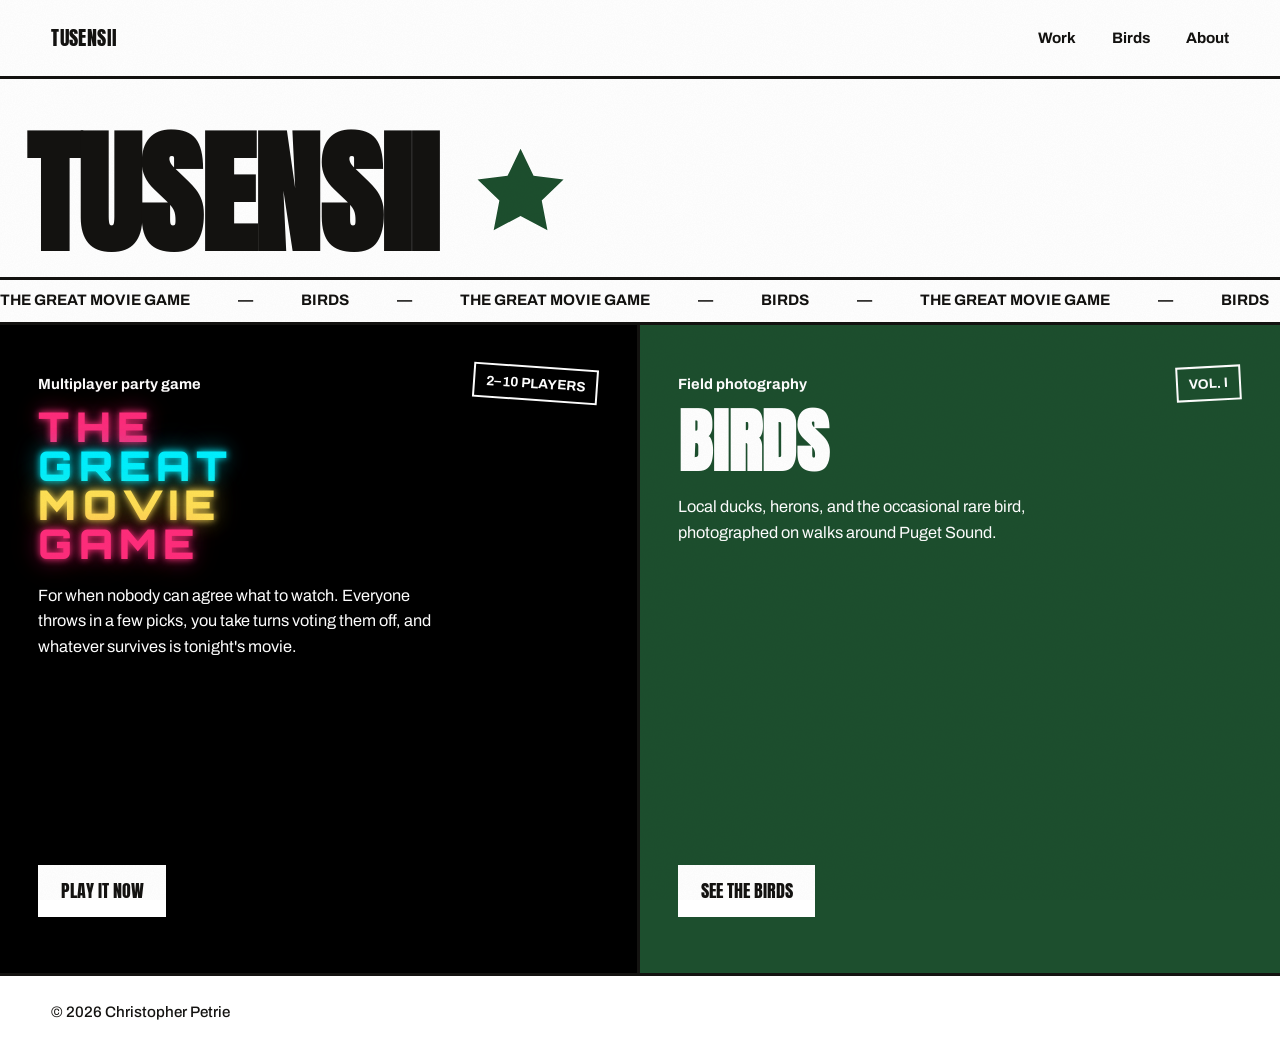
==== index.html @ 83629a3f "fix: set TGMG title in Orbitron 900 per-word stack — the game's real title treatment" ====
<!DOCTYPE html>
<html lang="en">
<head>
<meta charset="UTF-8">
<meta name="viewport" content="width=device-width, initial-scale=1.0">
<title>TUSENSII</title>
<meta name="description" content="Projects from Christopher — games, birds, and tools.">
<meta property="og:type" content="website">
<meta property="og:title" content="TUSENSII">
<meta property="og:description" content="Projects from Christopher — games, birds, and tools.">
<meta property="og:image" content="https://tusensii.com/images/og-default.png">
<meta property="og:image:width" content="1200">
<meta property="og:image:height" content="630">
<meta property="og:url" content="https://tusensii.com/">
<meta property="og:site_name" content="TUSENSII">
<meta name="twitter:card" content="summary_large_image">
<meta name="color-scheme" content="light">
<link rel="icon" href="/favicon.svg" type="image/svg+xml">
<link rel="apple-touch-icon" href="/apple-touch-icon.png">
<meta name="theme-color" content="#141311">
<link rel="preconnect" href="https://fonts.googleapis.com">
<link rel="preconnect" href="https://fonts.gstatic.com" crossorigin>
<link href="https://fonts.googleapis.com/css2?family=Anton&family=Archivo:ital,wght@0,400;0,500;0,700;1,400&family=Orbitron:wght@900&display=swap" rel="stylesheet">
<link rel="stylesheet" href="/css/site.css?v=afe9981d2e">
</head>
<body>
  <header>
    <a class="mark" href="/">TUSENSII</a>
    <nav>
      <a href="#work">Work</a>
      <a href="/birds/">Birds</a>
      <a href="/about/">About</a>
    </nav>
  </header>

  <section class="hero" aria-label="Tusensii — maker of games, tools, and photographs">
    <h1>TUSENSII<svg class="star" viewBox="0 0 64 64" aria-hidden="true"><path d="M32 10l5.9 12.3 13.6 1.7-9.9 9.5 2.6 13.5L32 40.5 19.8 47l2.6-13.5-9.9-9.5 13.6-1.7z"/></svg></h1>
    <div class="hero-strip" aria-hidden="true">
      <div class="track">
        <span>THE GREAT MOVIE GAME</span><span>—</span><span>BIRDS</span><span>—</span><span>THE GREAT MOVIE GAME</span><span>—</span><span>BIRDS</span><span>—</span><span>THE GREAT MOVIE GAME</span><span>—</span><span>BIRDS</span><span>—</span><span>THE GREAT MOVIE GAME</span><span>—</span><span>BIRDS</span><span>—</span><span>THE GREAT MOVIE GAME</span><span>—</span><span>BIRDS</span><span>—</span><span>THE GREAT MOVIE GAME</span><span>—</span><span>BIRDS</span><span>—</span><span>THE GREAT MOVIE GAME</span><span>—</span><span>BIRDS</span><span>—</span><span>THE GREAT MOVIE GAME</span><span>—</span><span>BIRDS</span><span>—</span>
        <span>THE GREAT MOVIE GAME</span><span>—</span><span>BIRDS</span><span>—</span><span>THE GREAT MOVIE GAME</span><span>—</span><span>BIRDS</span><span>—</span><span>THE GREAT MOVIE GAME</span><span>—</span><span>BIRDS</span><span>—</span><span>THE GREAT MOVIE GAME</span><span>—</span><span>BIRDS</span><span>—</span><span>THE GREAT MOVIE GAME</span><span>—</span><span>BIRDS</span><span>—</span><span>THE GREAT MOVIE GAME</span><span>—</span><span>BIRDS</span><span>—</span><span>THE GREAT MOVIE GAME</span><span>—</span><span>BIRDS</span><span>—</span><span>THE GREAT MOVIE GAME</span><span>—</span><span>BIRDS</span><span>—</span>
      </div>
    </div>
  </section>

  <section class="board" id="work">
    <article class="panel tgmg">
      <div>
        <div class="tag">Multiplayer party game</div>
        <h2 class="tgmg-title"><span class="pink flicker">The</span><br><span class="cyan">Great</span><br><span class="yellow">Movie</span><br><span class="pink">Game</span></h2>
        <p>For when nobody can agree what to watch. Everyone throws in a few picks, you take turns voting them off, and whatever survives is tonight's movie.</p>
      </div>
      <a class="cta" href="https://thegreatmoviegame.biz">Play it now</a>
      <div class="stamp">2–10 PLAYERS</div>
    </article>

    <article class="panel birds">
      <div>
        <div class="tag">Field photography</div>
        <h2>Birds</h2>
        <p>Local ducks, herons, and the occasional rare bird, photographed on walks around Puget Sound.</p>
      </div>
      <a class="cta" href="/birds/">See the birds</a>
      <div class="stamp">VOL. I</div>
    </article>
  </section>

  <footer>
    <span>© 2026 Christopher Petrie</span>
  </footer>
</body>
</html>
---- css/site.css ----
/* ===== tokens, reset, shared chrome (header/footer, film grain) ===== */
:root{
  --paper:#FFFFFF;
  --ink:#141311;
  --field:#1D4F2E; /* spruce green — the woods, not a startup accent */
  --rule:#141311;
}
*{margin:0;padding:0;box-sizing:border-box}
body{
  background:var(--paper);color:var(--ink);
  font-family:'Archivo',sans-serif;font-size:17px;line-height:1.55;
  -webkit-font-smoothing:antialiased;
  position:relative;
}
/* film grain — the human-texture layer */
body::after{
  content:"";position:fixed;inset:0;pointer-events:none;z-index:50;opacity:.5;
  background-image:url("data:image/svg+xml,%3Csvg xmlns='http://www.w3.org/2000/svg' width='140' height='140'%3E%3Cfilter id='n'%3E%3CfeTurbulence type='fractalNoise' baseFrequency='0.9' numOctaves='2'/%3E%3CfeColorMatrix values='0 0 0 0 0  0 0 0 0 0  0 0 0 0 0  0 0 0 .05 0'/%3E%3C/filter%3E%3Crect width='140' height='140' filter='url(%23n)'/%3E%3C/svg%3E");
}
a{color:inherit;text-decoration:none}
a:focus-visible{outline:3px solid var(--field);outline-offset:2px}
::selection{background:var(--field);color:var(--paper)}

header{
  display:flex;justify-content:space-between;align-items:center;
  padding:1.4rem 4vw;border-bottom:3px solid var(--rule);
}
.mark{font-family:'Anton',sans-serif;font-size:1.25rem;letter-spacing:.02em}
nav a{font-weight:700;margin-left:2rem;font-size:.95rem}
nav a:hover,nav .here{color:var(--field)}

footer{
  border-top:3px solid var(--rule);
  padding:1.6rem 4vw;display:flex;justify-content:space-between;flex-wrap:wrap;gap:1rem;
  font-weight:500;font-size:.95rem;
}
footer a:hover{color:var(--field)}

@media (prefers-reduced-motion:reduce){
  *{transition:none!important}
}

/* ===== homepage only: hero, marquee strip, project board/panels ===== */
.hero{border-bottom:3px solid var(--rule);overflow:hidden}
.hero h1{
  font-family:'Anton',sans-serif;
  font-size:clamp(2.75rem,10.5vw,8.5rem);line-height:1;letter-spacing:-.01em;
  padding:5vh 2vw 1.4vh;
  text-transform:uppercase;
  display:flex;align-items:center;gap:.1em;
  white-space:nowrap;
}
.hero h1 .star{width:1.05em;height:1.05em;flex-shrink:0;fill:var(--field);transform:translateY(.02em)}
.hero-strip{
  border-top:3px solid var(--rule);
  display:flex;gap:3rem;white-space:nowrap;overflow:hidden;
  padding:.55rem 0;font-weight:700;font-size:.95rem;
}
.hero-strip .track{display:flex;gap:3rem;animation:scroll 22s linear infinite}
@keyframes scroll{to{transform:translateX(-50%)}}

.board{display:grid;grid-template-columns:1fr 1fr;min-height:72vh}
.panel{
  border-right:3px solid var(--rule);
  padding:3rem 3vw 3.5rem;
  display:flex;flex-direction:column;justify-content:space-between;gap:3rem;
  position:relative;transition:background .25s;
}
.panel:last-child{border-right:none}
.panel:hover{
  background-color:#F3F3F3;
  background-image:url("data:image/svg+xml,%3Csvg xmlns='http://www.w3.org/2000/svg' width='6' height='6'%3E%3Cpath d='M0 6L6 0' stroke='%23141311' stroke-width='.6' opacity='.06'/%3E%3C/svg%3E");
}
.panel .tag{font-weight:700;font-size:.92rem}
.panel h2{
  font-family:'Anton',sans-serif;text-transform:uppercase;
  font-size:clamp(2.6rem,5.5vw,4.8rem);line-height:.95;margin:.8rem 0 1.2rem;
}
/* one-off panel borrowing The Great Movie Game's own neon-on-void title styling */
.panel.tgmg{background:#000;color:var(--paper)}
.panel.tgmg:hover{
  background-color:#161616;
  background-image:url("data:image/svg+xml,%3Csvg xmlns='http://www.w3.org/2000/svg' width='6' height='6'%3E%3Cpath d='M0 6L6 0' stroke='%23FFFFFF' stroke-width='.6' opacity='.06'/%3E%3C/svg%3E");
}
.panel.tgmg .cta{background:var(--paper);color:var(--ink)}
.panel.tgmg .cta:hover{background:var(--field);color:var(--paper)}
.panel.tgmg .stamp{border-color:var(--paper);color:var(--paper)}
.panel h2.tgmg-title{
  font-family:'Orbitron',sans-serif;font-weight:900;
  font-size:clamp(1.9rem,3.2vw,3.5rem);line-height:.95;letter-spacing:.15em;
}
.tgmg-title .pink{color:#ff2d7b;text-shadow:0 0 7px #ff2d7b,0 0 20px rgba(255,45,123,.5),0 0 40px rgba(255,45,123,.25)}
.tgmg-title .cyan{color:#00f0ff;text-shadow:0 0 7px #00f0ff,0 0 20px rgba(0,240,255,.5),0 0 40px rgba(0,240,255,.25)}
.tgmg-title .yellow{color:#ffe156;text-shadow:0 0 7px #ffe156,0 0 20px rgba(255,225,86,.5),0 0 40px rgba(255,225,86,.25)}
@keyframes neon-flicker{
  0%,19%,21%,23%,25%,54%,56%,100%{
    text-shadow:0 0 7px #ff2d7b,0 0 20px rgba(255,45,123,.5),0 0 40px rgba(255,45,123,.25);
    opacity:1;
  }
  20%,24%,55%{text-shadow:none;opacity:.7}
}
.tgmg-title .flicker{animation:neon-flicker 4s infinite}
@media (prefers-reduced-motion:reduce){
  .tgmg-title .flicker{animation:none}
}
.panel p{max-width:44ch;font-size:1.02rem}
.panel .cta{
  align-self:flex-start;
  font-family:'Anton',sans-serif;text-transform:uppercase;font-size:1.1rem;
  background:var(--ink);color:var(--paper);
  padding:.75rem 1.4rem;
  transition:background .2s,transform .12s;
}
.panel .cta:hover{background:var(--field);transform:translate(-2px,-2px)}
.panel .cta:focus-visible{outline:3px solid var(--field);outline-offset:3px}
.panel .stamp{
  position:absolute;top:2.6rem;right:3vw;
  font-weight:700;font-size:.85rem;
  border:2px solid var(--ink);padding:.3rem .7rem;
  transform:rotate(4deg);
}
.panel.birds{background:var(--field);color:var(--paper)}
.panel.birds:hover{
  background-color:#163D23;
  background-image:url("data:image/svg+xml,%3Csvg xmlns='http://www.w3.org/2000/svg' width='6' height='6'%3E%3Cpath d='M0 6L6 0' stroke='%23FFFFFF' stroke-width='.6' opacity='.06'/%3E%3C/svg%3E");
}
.panel.birds .cta{background:var(--paper);color:var(--ink)}
.panel.birds .cta:hover{background:var(--ink);color:var(--paper)}
.panel.birds .stamp{border-color:var(--paper);color:var(--paper);transform:rotate(-3deg)}

@media (max-width:760px){
  .board{grid-template-columns:1fr}
  .panel{border-right:none;border-bottom:3px solid var(--rule)}
  .panel:last-child{border-bottom:none}
}
@media (prefers-reduced-motion:reduce){
  .hero-strip .track{animation:none}
}

/* ===== birds page only: masthead, plate rows, band ===== */
.masthead{border-bottom:3px solid var(--rule);overflow:hidden}
.masthead h1{
  font-family:'Anton',sans-serif;text-transform:uppercase;
  font-size:15vw;line-height:.88;letter-spacing:-.005em;
  padding:4vh 2vw 1vh;
}
.masthead h1 span{color:var(--field)}
.masthead .deck{
  display:flex;justify-content:space-between;gap:2rem;flex-wrap:wrap;
  border-top:3px solid var(--rule);
  padding:1rem 4vw;font-weight:700;font-size:.95rem;
}

/* the primitive: a hard-ruled plate row */
.plate{
  display:grid;grid-template-columns:minmax(0,7fr) minmax(0,5fr);
  border-bottom:3px solid var(--rule);
}
.plate:nth-of-type(even){grid-template-columns:minmax(0,5fr) minmax(0,7fr)}
.plate:nth-of-type(even) figure{order:2}

figure{border-right:3px solid var(--rule);position:relative}
.plate:nth-of-type(even) figure{border-right:none;border-left:3px solid var(--rule)}
/* print registration marks — a specimen-plate production detail */
figure::before,figure::after{
  content:"";position:absolute;width:15px;height:15px;pointer-events:none;
  background-image:url("data:image/svg+xml,%3Csvg xmlns='http://www.w3.org/2000/svg' viewBox='0 0 24 24'%3E%3Ccircle cx='12' cy='12' r='7' fill='none' stroke='%23141311' stroke-width='1.4'/%3E%3Cline x1='12' y1='1' x2='12' y2='23' stroke='%23141311' stroke-width='1.4'/%3E%3Cline x1='1' y1='12' x2='23' y2='12' stroke='%23141311' stroke-width='1.4'/%3E%3C/svg%3E");
  opacity:.28;
}
figure::before{top:14px;left:14px}
figure::after{bottom:14px;right:14px}
.photo{
  width:100%;height:100%;min-height:52vh;
  background:#F2F2F2;
  display:grid;place-items:center;
  font-weight:500;font-size:.9rem;color:#6B6B66;
}
.photo em{font-style:normal;border:2px dashed #C9C9C4;padding:.4rem 1rem;background:var(--paper)}
img.photo{object-fit:cover;display:block}

.caption{padding:2.6rem 4vw 3rem;display:flex;flex-direction:column;gap:0}
.plate-no{
  font-family:'Anton',sans-serif;font-size:1.05rem;color:var(--field);
  letter-spacing:.03em;
}
.caption h2{
  font-family:'Anton',sans-serif;text-transform:uppercase;
  font-size:clamp(2.2rem,4.6vw,4rem);line-height:.95;margin:.7rem 0 .3rem;
}
.binomial{font-style:italic;font-size:1.05rem;color:#54524B;margin-bottom:1.6rem}
.specs{border-top:2px solid var(--rule);font-size:.98rem}
.specs div{
  display:grid;grid-template-columns:7.5rem 1fr;gap:1rem;
  padding:.55rem 0;border-bottom:1px solid #D8D8D3;
}
.specs dt{font-weight:700}
.remark{margin-top:1.4rem;max-width:44ch;font-size:1.02rem}
.remark strong{color:var(--field)}

/* interstitial green band */
.band{
  background:var(--field);color:var(--paper);
  border-bottom:3px solid var(--rule);
  padding:1rem 4vw;font-weight:700;font-size:.95rem;
  display:flex;justify-content:space-between;gap:2rem;flex-wrap:wrap;
}

.plate{opacity:0;transform:translateY(20px);transition:opacity .6s,transform .6s cubic-bezier(.2,.7,.2,1)}
.plate.in{opacity:1;transform:none}

@media (max-width:760px){
  .plate,.plate:nth-of-type(even){grid-template-columns:1fr}
  .plate:nth-of-type(even) figure{order:0;border-left:none}
  figure{border-right:none;border-bottom:3px solid var(--rule)}
  .photo{min-height:38vh}
  .masthead h1{font-size:18vw}
}
@media (prefers-reduced-motion:reduce){
  .plate{opacity:1;transform:none;transition:none}
}

/* ===== print — the plates are specimen sheets; let them print like ones ===== */
@media print{
  body::after{display:none}
  .hero-strip,.band,nav,footer,.cta{display:none}
  .plate{opacity:1;transform:none;break-inside:avoid;page-break-inside:avoid}
  figure::before,figure::after{opacity:.6}
}
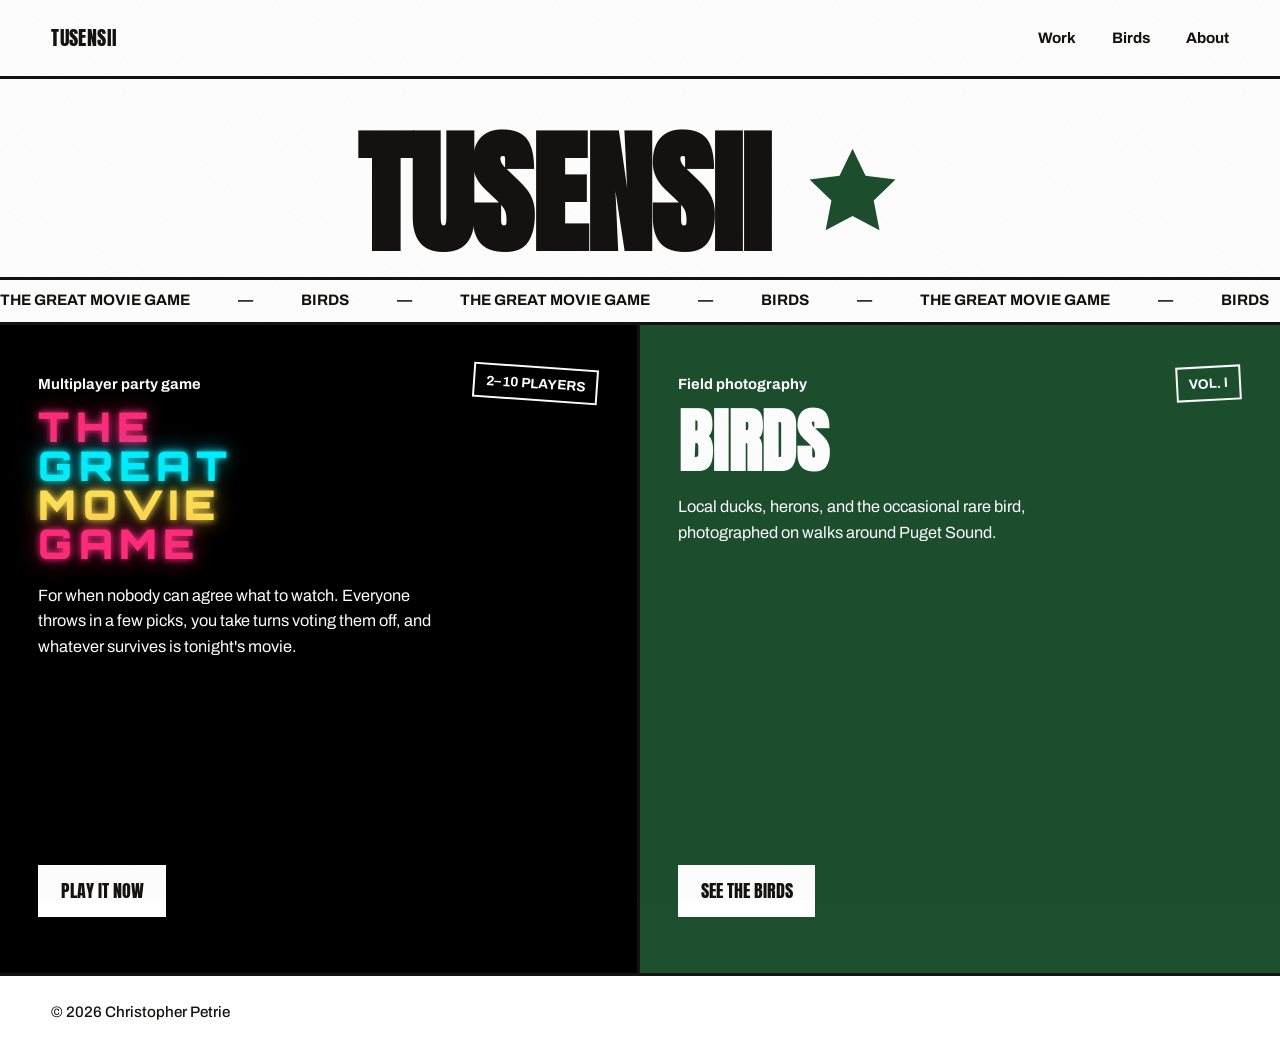
==== commit 36ad8b56: "fix: center hero title and star in the hero div Co-Authored-By: Claude Fable 5 <noreply@anthropic.co" ====
--- a/index.html
+++ b/index.html
@@ -21,7 +21,7 @@
 <link rel="preconnect" href="https://fonts.googleapis.com">
 <link rel="preconnect" href="https://fonts.gstatic.com" crossorigin>
 <link href="https://fonts.googleapis.com/css2?family=Anton&family=Archivo:ital,wght@0,400;0,500;0,700;1,400&family=Orbitron:wght@900&display=swap" rel="stylesheet">
-<link rel="stylesheet" href="/css/site.css?v=afe9981d2e">
+<link rel="stylesheet" href="/css/site.css?v=90c39559ff">
 </head>
 <body>
   <header>
--- a/css/site.css
+++ b/css/site.css
@@ -47,7 +47,7 @@
   font-size:clamp(2.75rem,10.5vw,8.5rem);line-height:1;letter-spacing:-.01em;
   padding:5vh 2vw 1.4vh;
   text-transform:uppercase;
-  display:flex;align-items:center;gap:.1em;
+  display:flex;align-items:center;justify-content:center;gap:.1em;
   white-space:nowrap;
 }
 .hero h1 .star{width:1.05em;height:1.05em;flex-shrink:0;fill:var(--field);transform:translateY(.02em)}
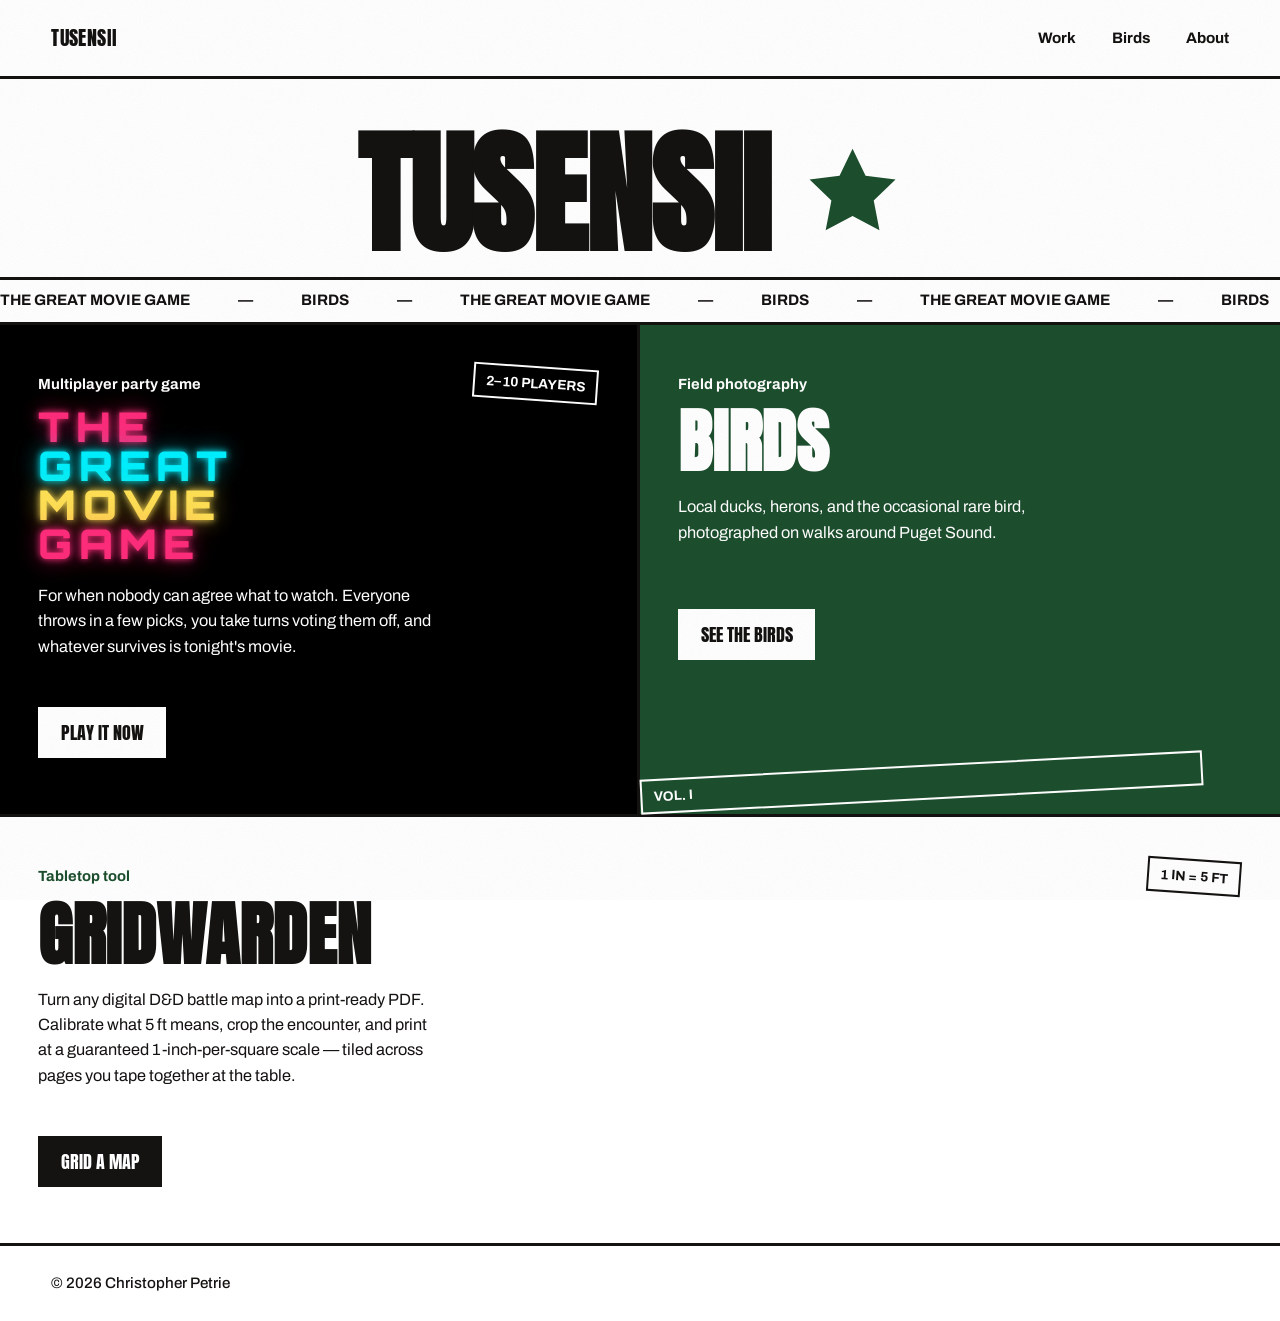
==== commit 4c1f057d: "feat: add GridWarden — D&D battle-map gridder at /gridwarden with homepage card Co-Authored-By: Clau" ====
--- a/index.html
+++ b/index.html
@@ -21,7 +21,7 @@
 <link rel="preconnect" href="https://fonts.googleapis.com">
 <link rel="preconnect" href="https://fonts.gstatic.com" crossorigin>
 <link href="https://fonts.googleapis.com/css2?family=Anton&family=Archivo:ital,wght@0,400;0,500;0,700;1,400&family=Orbitron:wght@900&display=swap" rel="stylesheet">
-<link rel="stylesheet" href="/css/site.css?v=90c39559ff">
+<link rel="stylesheet" href="/css/site.css?v=d3443520e3">
 </head>
 <body>
   <header>
@@ -63,6 +63,16 @@
       <a class="cta" href="/birds/">See the birds</a>
       <div class="stamp">VOL. I</div>
     </article>
+
+    <article class="panel gridwarden">
+      <div>
+        <div class="tag">Tabletop tool</div>
+        <h2>GridWarden</h2>
+        <p>Turn any digital D&amp;D battle map into a print-ready PDF. Calibrate what 5&nbsp;ft means, crop the encounter, and print at a guaranteed 1-inch-per-square scale — tiled across pages you tape together at the table.</p>
+      </div>
+      <a class="cta" href="/gridwarden/">Grid a map</a>
+      <div class="stamp">1 IN = 5 FT</div>
+    </article>
   </section>
 
   <footer>
--- a/css/site.css
+++ b/css/site.css
@@ -119,12 +119,23 @@
   border:2px solid var(--ink);padding:.3rem .7rem;
   transform:rotate(4deg);
 }
-.panel.birds{background:var(--field);color:var(--paper)}
-.panel.birds:hover{
-  background-color:#163D23;
-  background-image:url("data:image/svg+xml,%3Csvg xmlns='http://www.w3.org/2000/svg' width='6' height='6'%3E%3Cpath d='M0 6L6 0' stroke='%23FFFFFF' stroke-width='.6' opacity='.06'/%3E%3C/svg%3E");
-}
+.panel.birds{
+  color:var(--paper);
+  background-image:url("/images/plates/heron-landing.jpg");
+  background-size:cover;
+  background-position:center 65%;
+}
+.panel.birds::before{
+  content:"";position:absolute;inset:0;z-index:0;
+  background:var(--field);
+  transition:opacity .5s ease;
+}
+.panel.birds:hover::before{opacity:.55}
+.panel.birds>*{position:relative;z-index:1}
 .panel.birds .cta{background:var(--paper);color:var(--ink)}
+.panel.birds{border-right:none}
+.panel.gridwarden{grid-column:1/-1;border-right:none;border-top:3px solid var(--rule)}
+.panel.gridwarden .tag{color:var(--field)}
 .panel.birds .cta:hover{background:var(--ink);color:var(--paper)}
 .panel.birds .stamp{border-color:var(--paper);color:var(--paper);transform:rotate(-3deg)}
 
@@ -176,7 +187,7 @@
   font-weight:500;font-size:.9rem;color:#6B6B66;
 }
 .photo em{font-style:normal;border:2px dashed #C9C9C4;padding:.4rem 1rem;background:var(--paper)}
-img.photo{object-fit:cover;display:block}
+img.photo{object-fit:cover;display:block;cursor:zoom-in}
 
 .caption{padding:2.6rem 4vw 3rem;display:flex;flex-direction:column;gap:0}
 .plate-no{
@@ -219,10 +230,40 @@
   .plate{opacity:1;transform:none;transition:none}
 }
 
+/* ===== lightbox — click a plate to enlarge ===== */
+.lightbox{
+  position:fixed;inset:0;z-index:100;
+  background:rgba(20,19,17,.94);
+  display:flex;align-items:center;justify-content:center;
+  padding:5vh 4vw;
+  opacity:0;pointer-events:none;
+  transition:opacity .25s ease;
+}
+.lightbox.open{opacity:1;pointer-events:auto}
+.lightbox img{
+  max-width:100%;max-height:100%;
+  object-fit:contain;
+  box-shadow:none;
+}
+.lightbox .lightbox-close{
+  position:absolute;top:1.4rem;right:1.4rem;
+  width:2.6rem;height:2.6rem;
+  background:var(--paper);color:var(--ink);
+  font-family:'Anton',sans-serif;font-size:1.3rem;
+  display:flex;align-items:center;justify-content:center;
+  border:none;cursor:pointer;
+}
+.lightbox .lightbox-close:hover{background:var(--field);color:var(--paper)}
+.lightbox .lightbox-close:focus-visible{outline:3px solid var(--field);outline-offset:3px}
+@media (prefers-reduced-motion:reduce){
+  .lightbox{transition:none}
+}
+
 /* ===== print — the plates are specimen sheets; let them print like ones ===== */
 @media print{
   body::after{display:none}
   .hero-strip,.band,nav,footer,.cta{display:none}
   .plate{opacity:1;transform:none;break-inside:avoid;page-break-inside:avoid}
   figure::before,figure::after{opacity:.6}
-}
+  .lightbox{display:none}
+}
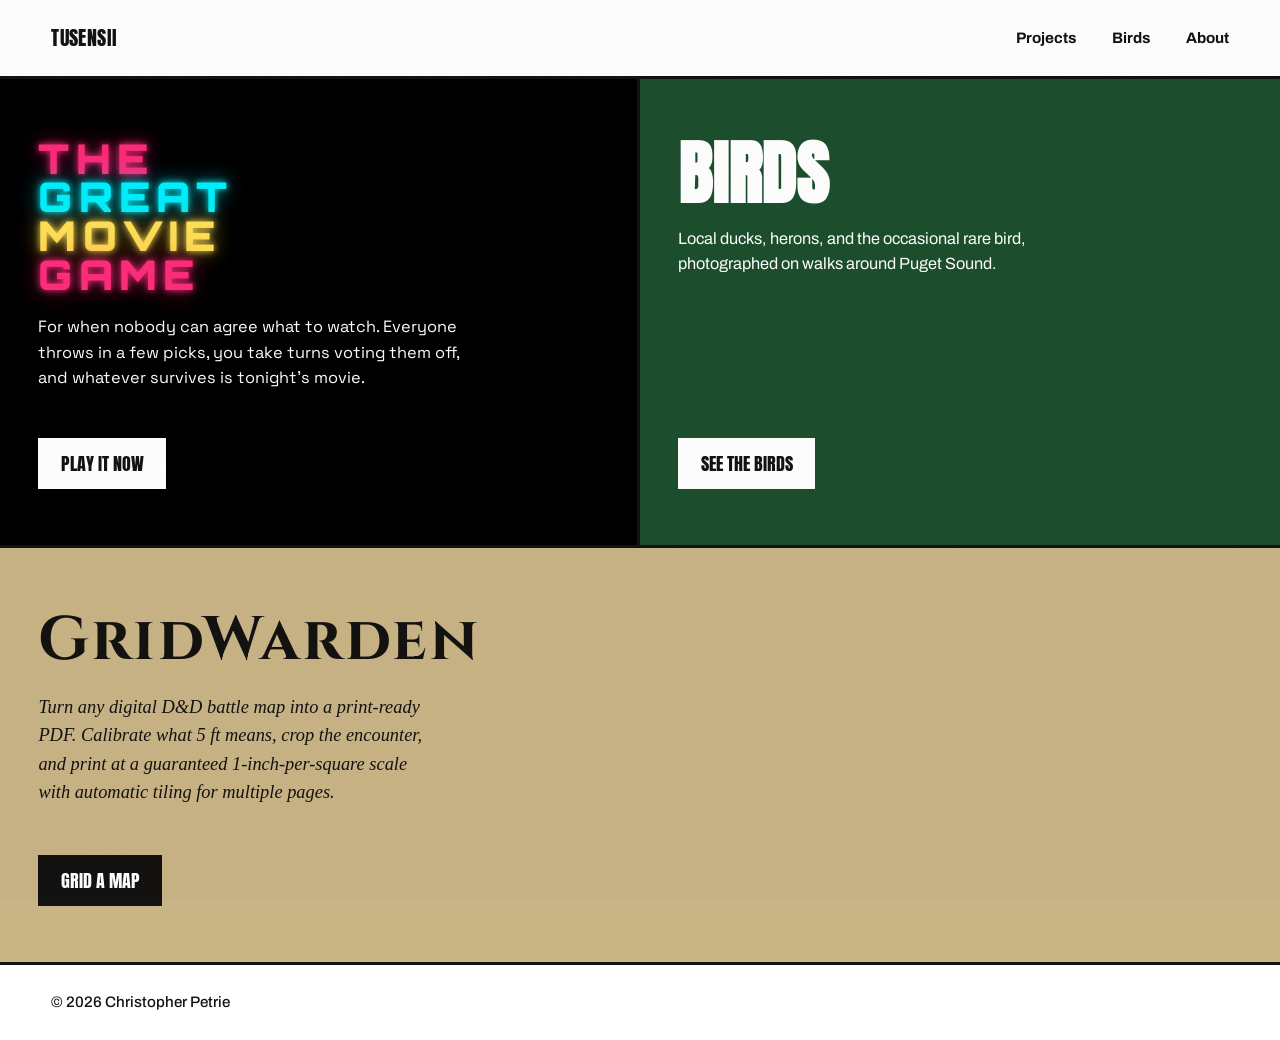
==== commit 97f834be: "homepage/panels: dancing TGMG icons, GridWarden map reveal, nav/copy tweaks - Nav "Work" -> "Project" ====
--- a/index.html
+++ b/index.html
@@ -20,58 +20,76 @@
 <meta name="theme-color" content="#141311">
 <link rel="preconnect" href="https://fonts.googleapis.com">
 <link rel="preconnect" href="https://fonts.gstatic.com" crossorigin>
-<link href="https://fonts.googleapis.com/css2?family=Anton&family=Archivo:ital,wght@0,400;0,500;0,700;1,400&family=Orbitron:wght@900&display=swap" rel="stylesheet">
-<link rel="stylesheet" href="/css/site.css?v=d3443520e3">
+<link href="https://fonts.googleapis.com/css2?family=Anton&family=Archivo:ital,wght@0,400;0,500;0,700;1,400&family=Orbitron:wght@900&family=Space+Grotesk:wght@400;500&family=Cinzel:wght@600;700&family=IM+Fell+English:ital@0;1&display=swap" rel="stylesheet">
+<link rel="stylesheet" href="/css/site.css?v=1784567503">
 </head>
 <body>
   <header>
     <a class="mark" href="/">TUSENSII</a>
     <nav>
-      <a href="#work">Work</a>
+      <a href="#work">Projects</a>
       <a href="/birds/">Birds</a>
       <a href="/about/">About</a>
     </nav>
   </header>
 
-  <section class="hero" aria-label="Tusensii — maker of games, tools, and photographs">
-    <h1>TUSENSII<svg class="star" viewBox="0 0 64 64" aria-hidden="true"><path d="M32 10l5.9 12.3 13.6 1.7-9.9 9.5 2.6 13.5L32 40.5 19.8 47l2.6-13.5-9.9-9.5 13.6-1.7z"/></svg></h1>
-    <div class="hero-strip" aria-hidden="true">
-      <div class="track">
-        <span>THE GREAT MOVIE GAME</span><span>—</span><span>BIRDS</span><span>—</span><span>THE GREAT MOVIE GAME</span><span>—</span><span>BIRDS</span><span>—</span><span>THE GREAT MOVIE GAME</span><span>—</span><span>BIRDS</span><span>—</span><span>THE GREAT MOVIE GAME</span><span>—</span><span>BIRDS</span><span>—</span><span>THE GREAT MOVIE GAME</span><span>—</span><span>BIRDS</span><span>—</span><span>THE GREAT MOVIE GAME</span><span>—</span><span>BIRDS</span><span>—</span><span>THE GREAT MOVIE GAME</span><span>—</span><span>BIRDS</span><span>—</span><span>THE GREAT MOVIE GAME</span><span>—</span><span>BIRDS</span><span>—</span>
-        <span>THE GREAT MOVIE GAME</span><span>—</span><span>BIRDS</span><span>—</span><span>THE GREAT MOVIE GAME</span><span>—</span><span>BIRDS</span><span>—</span><span>THE GREAT MOVIE GAME</span><span>—</span><span>BIRDS</span><span>—</span><span>THE GREAT MOVIE GAME</span><span>—</span><span>BIRDS</span><span>—</span><span>THE GREAT MOVIE GAME</span><span>—</span><span>BIRDS</span><span>—</span><span>THE GREAT MOVIE GAME</span><span>—</span><span>BIRDS</span><span>—</span><span>THE GREAT MOVIE GAME</span><span>—</span><span>BIRDS</span><span>—</span><span>THE GREAT MOVIE GAME</span><span>—</span><span>BIRDS</span><span>—</span>
-      </div>
-    </div>
-  </section>
-
   <section class="board" id="work">
     <article class="panel tgmg">
       <div>
-        <div class="tag">Multiplayer party game</div>
         <h2 class="tgmg-title"><span class="pink flicker">The</span><br><span class="cyan">Great</span><br><span class="yellow">Movie</span><br><span class="pink">Game</span></h2>
         <p>For when nobody can agree what to watch. Everyone throws in a few picks, you take turns voting them off, and whatever survives is tonight's movie.</p>
       </div>
       <a class="cta" href="https://thegreatmoviegame.biz">Play it now</a>
-      <div class="stamp">2–10 PLAYERS</div>
+      <div class="tgmg-icons" aria-hidden="true">
+        <div class="tgmg-icon i1">
+          <svg viewBox="0 0 16 16" xmlns="http://www.w3.org/2000/svg">
+            <g fill="#9ca3af"><rect x="5" y="2" width="6" height="1"/><rect x="5" y="13" width="6" height="1"/><rect x="3" y="3" width="2" height="1"/><rect x="11" y="3" width="2" height="1"/><rect x="2" y="4" width="1" height="2"/><rect x="13" y="4" width="1" height="2"/><rect x="1" y="6" width="1" height="4"/><rect x="14" y="6" width="1" height="4"/><rect x="2" y="10" width="1" height="2"/><rect x="13" y="10" width="1" height="2"/><rect x="3" y="12" width="2" height="1"/><rect x="11" y="12" width="2" height="1"/><rect x="6" y="6" width="4" height="4"/></g>
+            <g fill="#d1d5db"><rect x="7" y="3" width="2" height="3"/><rect x="7" y="10" width="2" height="3"/><rect x="3" y="7" width="3" height="2"/><rect x="10" y="7" width="3" height="2"/><rect x="7" y="7" width="2" height="2"/></g>
+            <g fill="#00ffff"><rect x="7" y="7" width="2" height="2"/></g>
+            <g fill="#ffffff"><rect x="7" y="7" width="1" height="1"/></g>
+          </svg>
+        </div>
+        <div class="tgmg-icon i2">
+          <svg viewBox="0 0 16 16" xmlns="http://www.w3.org/2000/svg">
+            <g fill="#ffea00"><rect x="4" y="4" width="1" height="1"/><rect x="7" y="2" width="2" height="1"/><rect x="11" y="4" width="1" height="1"/></g>
+            <g fill="#ffea00"><rect x="4" y="5" width="8" height="3"/><rect x="3" y="4" width="3" height="2"/><rect x="10" y="4" width="3" height="2"/><rect x="5" y="3" width="6" height="2"/><rect x="7" y="2" width="2" height="1"/></g>
+            <g fill="#ffffff"><rect x="4" y="4" width="1" height="1"/><rect x="11" y="4" width="1" height="1"/><rect x="6" y="3" width="1" height="1"/><rect x="9" y="3" width="1" height="1"/></g>
+            <g fill="#ffffff"><rect x="4" y="8" width="8" height="6"/></g>
+            <g fill="#ff0044"><rect x="4" y="8" width="2" height="6"/><rect x="7" y="8" width="2" height="6"/><rect x="10" y="8" width="2" height="6"/></g>
+          </svg>
+        </div>
+        <div class="tgmg-icon i3">
+          <svg viewBox="0 0 16 16" xmlns="http://www.w3.org/2000/svg">
+            <g fill="#1f2937"><rect x="2" y="7" width="12" height="7"/></g>
+            <g fill="#111827"><rect x="2" y="5" width="12" height="2"/><rect x="2" y="3" width="11" height="2"/></g>
+            <g fill="#ffffff"><rect x="2" y="5" width="2" height="2"/><rect x="6" y="5" width="2" height="2"/><rect x="10" y="5" width="2" height="2"/><rect x="3" y="3" width="2" height="2"/><rect x="7" y="3" width="2" height="2"/><rect x="11" y="3" width="2" height="2"/></g>
+            <g fill="#ffea00"><rect x="4" y="9" width="3" height="1"/><rect x="9" y="9" width="3" height="1"/><rect x="4" y="11" width="8" height="1"/></g>
+          </svg>
+        </div>
+        <div class="tgmg-icon i4">
+          <svg viewBox="0 0 16 16" xmlns="http://www.w3.org/2000/svg">
+            <g fill="#ff6600"><rect x="7" y="3" width="2" height="2"/><rect x="6" y="5" width="4" height="1"/><rect x="3" y="6" width="10" height="1"/><rect x="4" y="7" width="8" height="2"/><rect x="5" y="9" width="6" height="1"/><rect x="4" y="10" width="8" height="1"/><rect x="3" y="11" width="3" height="2"/><rect x="10" y="11" width="3" height="2"/></g>
+            <g fill="#ffea00"><rect x="7" y="4" width="2" height="1"/><rect x="6" y="6" width="4" height="1"/><rect x="5" y="7" width="6" height="1"/><rect x="6" y="8" width="4" height="1"/><rect x="4" y="11" width="1" height="1"/><rect x="11" y="11" width="1" height="1"/></g>
+            <g fill="#ffffff"><rect x="7" y="7" width="2" height="1"/></g>
+          </svg>
+        </div>
+      </div>
     </article>
 
     <article class="panel birds">
       <div>
-        <div class="tag">Field photography</div>
         <h2>Birds</h2>
         <p>Local ducks, herons, and the occasional rare bird, photographed on walks around Puget Sound.</p>
       </div>
       <a class="cta" href="/birds/">See the birds</a>
-      <div class="stamp">VOL. I</div>
     </article>
 
     <article class="panel gridwarden">
       <div>
-        <div class="tag">Tabletop tool</div>
-        <h2>GridWarden</h2>
-        <p>Turn any digital D&amp;D battle map into a print-ready PDF. Calibrate what 5&nbsp;ft means, crop the encounter, and print at a guaranteed 1-inch-per-square scale — tiled across pages you tape together at the table.</p>
+        <h2 class="gridwarden-title">GridWarden</h2>
+        <p>Turn any digital D&amp;D battle map into a print-ready PDF. Calibrate what 5&nbsp;ft means, crop the encounter, and print at a guaranteed 1-inch-per-square scale with automatic tiling for multiple pages.</p>
       </div>
       <a class="cta" href="/gridwarden/">Grid a map</a>
-      <div class="stamp">1 IN = 5 FT</div>
     </article>
   </section>
 
--- a/css/site.css
+++ b/css/site.css
@@ -4,6 +4,7 @@
   --ink:#141311;
   --field:#1D4F2E; /* spruce green — the woods, not a startup accent */
   --rule:#141311;
+  --parchment:#C9B486; /* old-map tan, GridWarden's resting color */
 }
 *{margin:0;padding:0;box-sizing:border-box}
 body{
@@ -40,25 +41,7 @@
   *{transition:none!important}
 }
 
-/* ===== homepage only: hero, marquee strip, project board/panels ===== */
-.hero{border-bottom:3px solid var(--rule);overflow:hidden}
-.hero h1{
-  font-family:'Anton',sans-serif;
-  font-size:clamp(2.75rem,10.5vw,8.5rem);line-height:1;letter-spacing:-.01em;
-  padding:5vh 2vw 1.4vh;
-  text-transform:uppercase;
-  display:flex;align-items:center;justify-content:center;gap:.1em;
-  white-space:nowrap;
-}
-.hero h1 .star{width:1.05em;height:1.05em;flex-shrink:0;fill:var(--field);transform:translateY(.02em)}
-.hero-strip{
-  border-top:3px solid var(--rule);
-  display:flex;gap:3rem;white-space:nowrap;overflow:hidden;
-  padding:.55rem 0;font-weight:700;font-size:.95rem;
-}
-.hero-strip .track{display:flex;gap:3rem;animation:scroll 22s linear infinite}
-@keyframes scroll{to{transform:translateX(-50%)}}
-
+/* ===== homepage only: project board/panels ===== */
 .board{display:grid;grid-template-columns:1fr 1fr;min-height:72vh}
 .panel{
   border-right:3px solid var(--rule);
@@ -71,7 +54,6 @@
   background-color:#F3F3F3;
   background-image:url("data:image/svg+xml,%3Csvg xmlns='http://www.w3.org/2000/svg' width='6' height='6'%3E%3Cpath d='M0 6L6 0' stroke='%23141311' stroke-width='.6' opacity='.06'/%3E%3C/svg%3E");
 }
-.panel .tag{font-weight:700;font-size:.92rem}
 .panel h2{
   font-family:'Anton',sans-serif;text-transform:uppercase;
   font-size:clamp(2.6rem,5.5vw,4.8rem);line-height:.95;margin:.8rem 0 1.2rem;
@@ -84,7 +66,7 @@
 }
 .panel.tgmg .cta{background:var(--paper);color:var(--ink)}
 .panel.tgmg .cta:hover{background:var(--field);color:var(--paper)}
-.panel.tgmg .stamp{border-color:var(--paper);color:var(--paper)}
+.panel.tgmg p{font-family:'Space Grotesk',sans-serif}
 .panel h2.tgmg-title{
   font-family:'Orbitron',sans-serif;font-weight:900;
   font-size:clamp(1.9rem,3.2vw,3.5rem);line-height:.95;letter-spacing:.15em;
@@ -103,6 +85,39 @@
 @media (prefers-reduced-motion:reduce){
   .tgmg-title .flicker{animation:none}
 }
+/* dancing movie-prop icons, borrowed from the game's own character set — kept clear of the title/copy/CTA on the left */
+.tgmg-icons{
+  position:absolute;inset:8% 5% 12% auto;
+  width:30%;
+  pointer-events:none;
+  opacity:0;
+  transition:opacity .35s ease;
+}
+.panel.tgmg:hover .tgmg-icons{opacity:1}
+.tgmg-icon{
+  position:absolute;
+  width:2.4rem;height:2.4rem;
+  filter:drop-shadow(0 0 6px rgba(255,255,255,.15));
+  animation:tgmg-chase 7s ease-in-out infinite;
+}
+.tgmg-icon svg{width:100%;height:100%;image-rendering:pixelated}
+.tgmg-icon.i1{top:2%;left:14%;animation-delay:-5.25s}
+.tgmg-icon.i2{top:8%;left:66%;animation-delay:-3.5s}
+.tgmg-icon.i3{top:58%;left:70%;animation-delay:-1.75s}
+.tgmg-icon.i4{top:64%;left:16%;animation-delay:0s}
+@keyframes tgmg-chase{
+  0%{transform:translate(0,0) rotate(0deg)}
+  25%{transform:translate(1rem,-.7rem) rotate(10deg)}
+  50%{transform:translate(.2rem,-1.3rem) rotate(-8deg)}
+  75%{transform:translate(-.9rem,-.6rem) rotate(9deg)}
+  100%{transform:translate(0,0) rotate(0deg)}
+}
+@media (max-width:700px){
+  .tgmg-icons{display:none}
+}
+@media (prefers-reduced-motion:reduce){
+  .tgmg-icon{animation:none}
+}
 .panel p{max-width:44ch;font-size:1.02rem}
 .panel .cta{
   align-self:flex-start;
@@ -113,17 +128,11 @@
 }
 .panel .cta:hover{background:var(--field);transform:translate(-2px,-2px)}
 .panel .cta:focus-visible{outline:3px solid var(--field);outline-offset:3px}
-.panel .stamp{
-  position:absolute;top:2.6rem;right:3vw;
-  font-weight:700;font-size:.85rem;
-  border:2px solid var(--ink);padding:.3rem .7rem;
-  transform:rotate(4deg);
-}
 .panel.birds{
   color:var(--paper);
   background-image:url("/images/plates/heron-landing.jpg");
   background-size:cover;
-  background-position:center 65%;
+  background-position:center 62%;
 }
 .panel.birds::before{
   content:"";position:absolute;inset:0;z-index:0;
@@ -134,20 +143,33 @@
 .panel.birds>*{position:relative;z-index:1}
 .panel.birds .cta{background:var(--paper);color:var(--ink)}
 .panel.birds{border-right:none}
-.panel.gridwarden{grid-column:1/-1;border-right:none;border-top:3px solid var(--rule)}
-.panel.gridwarden .tag{color:var(--field)}
+.panel.gridwarden{
+  grid-column:1/-1;border-right:none;border-top:3px solid var(--rule);
+  background-image:url("/images/site/gridwarden-map.jpg");
+  background-size:cover;
+  background-position:center 45%;
+}
+.panel.gridwarden::before{
+  content:"";position:absolute;inset:0;z-index:0;
+  background:var(--parchment);
+  transition:opacity .5s ease;
+}
+.panel.gridwarden:hover::before{opacity:.8}
+.panel.gridwarden>*{position:relative;z-index:1}
+/* borrows GridWarden's own type system: Cinzel for the wordmark, IM Fell English for flavor copy */
+.panel h2.gridwarden-title{
+  font-family:'Cinzel',Georgia,serif;font-weight:700;
+  font-size:clamp(2.3rem,4.8vw,4.2rem);line-height:1.05;
+  letter-spacing:.04em;text-transform:none;
+}
+.panel.gridwarden p{font-family:'IM Fell English',Georgia,serif;font-style:italic;font-size:1.15rem}
 .panel.birds .cta:hover{background:var(--ink);color:var(--paper)}
-.panel.birds .stamp{border-color:var(--paper);color:var(--paper);transform:rotate(-3deg)}
 
 @media (max-width:760px){
   .board{grid-template-columns:1fr}
   .panel{border-right:none;border-bottom:3px solid var(--rule)}
   .panel:last-child{border-bottom:none}
 }
-@media (prefers-reduced-motion:reduce){
-  .hero-strip .track{animation:none}
-}
-
 /* ===== birds page only: masthead, plate rows, band ===== */
 .masthead{border-bottom:3px solid var(--rule);overflow:hidden}
 .masthead h1{
@@ -262,7 +284,7 @@
 /* ===== print — the plates are specimen sheets; let them print like ones ===== */
 @media print{
   body::after{display:none}
-  .hero-strip,.band,nav,footer,.cta{display:none}
+  .band,nav,footer,.cta{display:none}
   .plate{opacity:1;transform:none;break-inside:avoid;page-break-inside:avoid}
   figure::before,figure::after{opacity:.6}
   .lightbox{display:none}
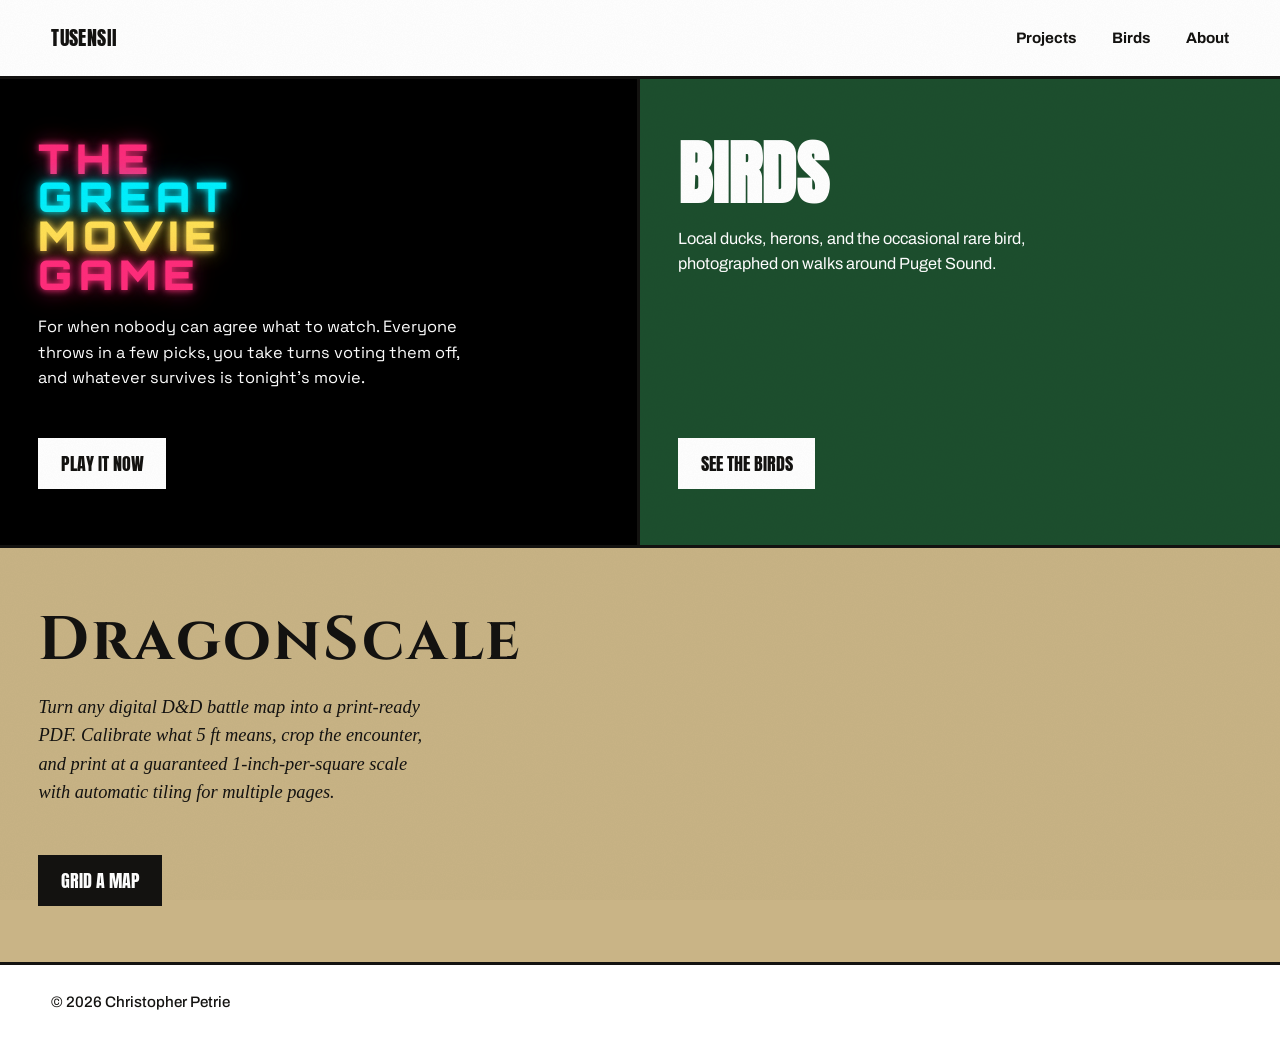
==== commit cc5c16cb: "rebrand: GridWarden → DragonScale Renames the homepage project card, styles, and README; renames the" ====
--- a/index.html
+++ b/index.html
@@ -21,7 +21,7 @@
 <link rel="preconnect" href="https://fonts.googleapis.com">
 <link rel="preconnect" href="https://fonts.gstatic.com" crossorigin>
 <link href="https://fonts.googleapis.com/css2?family=Anton&family=Archivo:ital,wght@0,400;0,500;0,700;1,400&family=Orbitron:wght@900&family=Space+Grotesk:wght@400;500&family=Cinzel:wght@600;700&family=IM+Fell+English:ital@0;1&display=swap" rel="stylesheet">
-<link rel="stylesheet" href="/css/site.css?v=1784567503">
+<link rel="stylesheet" href="/css/site.css?v=8a71f70f81">
 </head>
 <body>
   <header>
@@ -84,12 +84,12 @@
       <a class="cta" href="/birds/">See the birds</a>
     </article>
 
-    <article class="panel gridwarden">
+    <article class="panel dragonscale">
       <div>
-        <h2 class="gridwarden-title">GridWarden</h2>
+        <h2 class="dragonscale-title">DragonScale</h2>
         <p>Turn any digital D&amp;D battle map into a print-ready PDF. Calibrate what 5&nbsp;ft means, crop the encounter, and print at a guaranteed 1-inch-per-square scale with automatic tiling for multiple pages.</p>
       </div>
-      <a class="cta" href="/gridwarden/">Grid a map</a>
+      <a class="cta" href="/dragonscale/">Grid a map</a>
     </article>
   </section>
 
--- a/css/site.css
+++ b/css/site.css
@@ -4,7 +4,7 @@
   --ink:#141311;
   --field:#1D4F2E; /* spruce green — the woods, not a startup accent */
   --rule:#141311;
-  --parchment:#C9B486; /* old-map tan, GridWarden's resting color */
+  --parchment:#C9B486; /* old-map tan, DragonScale's resting color */
 }
 *{margin:0;padding:0;box-sizing:border-box}
 body{
@@ -143,26 +143,26 @@
 .panel.birds>*{position:relative;z-index:1}
 .panel.birds .cta{background:var(--paper);color:var(--ink)}
 .panel.birds{border-right:none}
-.panel.gridwarden{
+.panel.dragonscale{
   grid-column:1/-1;border-right:none;border-top:3px solid var(--rule);
-  background-image:url("/images/site/gridwarden-map.jpg");
+  background-image:url("/images/site/dragonscale-map.jpg");
   background-size:cover;
   background-position:center 45%;
 }
-.panel.gridwarden::before{
+.panel.dragonscale::before{
   content:"";position:absolute;inset:0;z-index:0;
   background:var(--parchment);
   transition:opacity .5s ease;
 }
-.panel.gridwarden:hover::before{opacity:.8}
-.panel.gridwarden>*{position:relative;z-index:1}
-/* borrows GridWarden's own type system: Cinzel for the wordmark, IM Fell English for flavor copy */
-.panel h2.gridwarden-title{
+.panel.dragonscale:hover::before{opacity:.8}
+.panel.dragonscale>*{position:relative;z-index:1}
+/* borrows DragonScale's own type system: Cinzel for the wordmark, IM Fell English for flavor copy */
+.panel h2.dragonscale-title{
   font-family:'Cinzel',Georgia,serif;font-weight:700;
   font-size:clamp(2.3rem,4.8vw,4.2rem);line-height:1.05;
   letter-spacing:.04em;text-transform:none;
 }
-.panel.gridwarden p{font-family:'IM Fell English',Georgia,serif;font-style:italic;font-size:1.15rem}
+.panel.dragonscale p{font-family:'IM Fell English',Georgia,serif;font-style:italic;font-size:1.15rem}
 .panel.birds .cta:hover{background:var(--ink);color:var(--paper)}
 
 @media (max-width:760px){
@@ -187,21 +187,15 @@
 /* the primitive: a hard-ruled plate row */
 .plate{
   display:grid;grid-template-columns:minmax(0,7fr) minmax(0,5fr);
-  border-bottom:3px solid var(--rule);
+  border-bottom:3.75px solid var(--rule);
 }
 .plate:nth-of-type(even){grid-template-columns:minmax(0,5fr) minmax(0,7fr)}
 .plate:nth-of-type(even) figure{order:2}
-
-figure{border-right:3px solid var(--rule);position:relative}
+.plate:hover{grid-template-columns:minmax(0,7.6fr) minmax(0,4.4fr)}
+.plate:nth-of-type(even):hover{grid-template-columns:minmax(0,4.4fr) minmax(0,7.6fr)}
+
+figure{border-right:3px solid var(--rule);position:relative;overflow:hidden}
 .plate:nth-of-type(even) figure{border-right:none;border-left:3px solid var(--rule)}
-/* print registration marks — a specimen-plate production detail */
-figure::before,figure::after{
-  content:"";position:absolute;width:15px;height:15px;pointer-events:none;
-  background-image:url("data:image/svg+xml,%3Csvg xmlns='http://www.w3.org/2000/svg' viewBox='0 0 24 24'%3E%3Ccircle cx='12' cy='12' r='7' fill='none' stroke='%23141311' stroke-width='1.4'/%3E%3Cline x1='12' y1='1' x2='12' y2='23' stroke='%23141311' stroke-width='1.4'/%3E%3Cline x1='1' y1='12' x2='23' y2='12' stroke='%23141311' stroke-width='1.4'/%3E%3C/svg%3E");
-  opacity:.28;
-}
-figure::before{top:14px;left:14px}
-figure::after{bottom:14px;right:14px}
 .photo{
   width:100%;height:100%;min-height:52vh;
   background:#F2F2F2;
@@ -209,7 +203,8 @@
   font-weight:500;font-size:.9rem;color:#6B6B66;
 }
 .photo em{font-style:normal;border:2px dashed #C9C9C4;padding:.4rem 1rem;background:var(--paper)}
-img.photo{object-fit:cover;display:block;cursor:zoom-in}
+img.photo{object-fit:cover;display:block;cursor:zoom-in;transition:transform .4s cubic-bezier(.2,.7,.2,1)}
+.plate:hover img.photo{transform:scale(1.04)}
 
 .caption{padding:2.6rem 4vw 3rem;display:flex;flex-direction:column;gap:0}
 .plate-no{
@@ -238,11 +233,15 @@
   display:flex;justify-content:space-between;gap:2rem;flex-wrap:wrap;
 }
 
-.plate{opacity:0;transform:translateY(20px);transition:opacity .6s,transform .6s cubic-bezier(.2,.7,.2,1)}
+.plate{
+  opacity:0;transform:translateY(20px);
+  transition:opacity .6s,transform .6s cubic-bezier(.2,.7,.2,1),grid-template-columns .4s cubic-bezier(.2,.7,.2,1);
+}
 .plate.in{opacity:1;transform:none}
 
 @media (max-width:760px){
   .plate,.plate:nth-of-type(even){grid-template-columns:1fr}
+  .plate:hover,.plate:nth-of-type(even):hover{grid-template-columns:1fr}
   .plate:nth-of-type(even) figure{order:0;border-left:none}
   figure{border-right:none;border-bottom:3px solid var(--rule)}
   .photo{min-height:38vh}
@@ -250,6 +249,10 @@
 }
 @media (prefers-reduced-motion:reduce){
   .plate{opacity:1;transform:none;transition:none}
+  .plate:hover{grid-template-columns:minmax(0,7fr) minmax(0,5fr)}
+  .plate:nth-of-type(even):hover{grid-template-columns:minmax(0,5fr) minmax(0,7fr)}
+  img.photo{transition:none}
+  .plate:hover img.photo{transform:none}
 }
 
 /* ===== lightbox — click a plate to enlarge ===== */
@@ -286,6 +289,5 @@
   body::after{display:none}
   .band,nav,footer,.cta{display:none}
   .plate{opacity:1;transform:none;break-inside:avoid;page-break-inside:avoid}
-  figure::before,figure::after{opacity:.6}
   .lightbox{display:none}
 }
